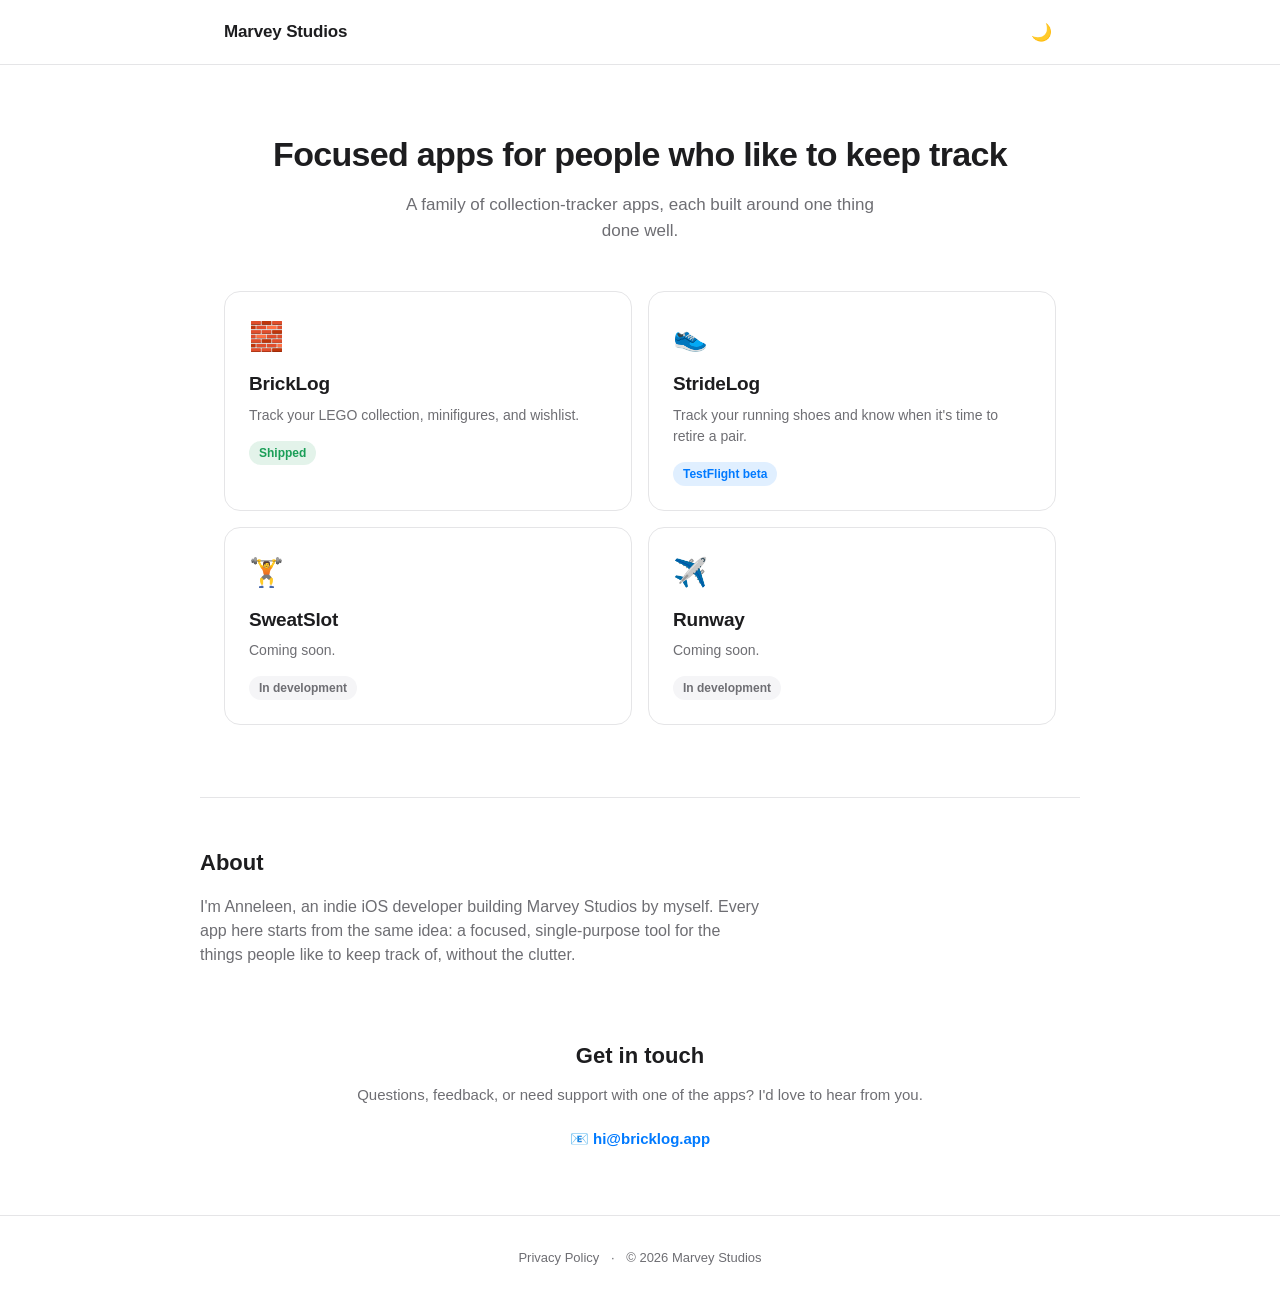
==== index.html @ 31039cd6 "basic first version" ====
<!DOCTYPE html>
<html lang="en">
<head>
  <meta charset="UTF-8">
  <meta name="viewport" content="width=device-width, initial-scale=1.0">
  <title>Marvey Studios</title>
  <meta name="description" content="Marvey Studios builds a family of focused collection-tracker apps for iOS — BrickLog, StrideLog, SweatSlot, and Runway.">
  <link rel="stylesheet" href="style.css">
</head>
<body>

  <header class="site">
    <div class="wrap">
      <div class="logo">Marvey Studios</div>
      <nav class="site-nav">
        <button class="theme-toggle" id="themeToggle" aria-label="Toggle dark mode">🌙</button>
      </nav>
    </div>
  </header>

  <main>
    <section class="hero">
      <div class="wrap">
        <h1>Focused apps for people who like to keep track</h1>
        <p>A family of collection-tracker apps, each built around one thing done well.</p>
      </div>
    </section>

    <section class="wrap">
      <div class="app-grid">

        <a class="app-card" href="https://bricklog.app">
          <span class="icon">🧱</span>
          <h2>BrickLog</h2>
          <p>Track your LEGO collection, minifigures, and wishlist.</p>
          <span class="status shipped">Shipped</span>
        </a>

        <a class="app-card" href="stridelog/">
          <span class="icon">👟</span>
          <h2>StrideLog</h2>
          <p>Track your running shoes and know when it's time to retire a pair.</p>
          <span class="status beta">TestFlight beta</span>
        </a>

        <a class="app-card" href="sweatslot/">
          <span class="icon">🏋️</span>
          <h2>SweatSlot</h2>
          <p>Coming soon.</p>
          <span class="status">In development</span>
        </a>

        <a class="app-card" href="runway/">
          <span class="icon">✈️</span>
          <h2>Runway</h2>
          <p>Coming soon.</p>
          <span class="status">In development</span>
        </a>

      </div>
    </section>

    <section class="wrap about">
      <h2>About</h2>
      <!-- Placeholder — edit freely, this is just a reasonable starting point -->
      <p>I'm Anneleen, an indie iOS developer building Marvey Studios by myself.
      Every app here starts from the same idea: a focused, single-purpose tool
      for the things people like to keep track of, without the clutter.</p>
    </section>

    <section class="wrap contact" id="contact">
      <h2>Get in touch</h2>
      <p>Questions, feedback, or need support with one of the apps? I'd love to hear from you.</p>
      <a class="contact-link" href="mailto:hi@bricklog.app">📧 hi@bricklog.app</a>
      <!-- Add a social link here too if you'd like one, e.g.:
      <a class="contact-link" href="https://instagram.com/yourhandle">📷 @yourhandle</a> -->
    </section>
  </main>

  <footer class="site">
    <div class="wrap">
      <a href="privacy.html">Privacy Policy</a>
      <span class="footer-sep">·</span>
      &copy; 2026 Marvey Studios
    </div>
  </footer>

  <script>
    const toggle = document.getElementById('themeToggle');
    const root = document.documentElement;
    const stored = localStorage.getItem('theme');
    if (stored) root.setAttribute('data-theme', stored);
    updateIcon();

    toggle.addEventListener('click', () => {
      const current = root.getAttribute('data-theme') ||
        (window.matchMedia('(prefers-color-scheme: dark)').matches ? 'dark' : 'light');
      const next = current === 'dark' ? 'light' : 'dark';
      root.setAttribute('data-theme', next);
      localStorage.setItem('theme', next);
      updateIcon();
    });

    function updateIcon() {
      const current = root.getAttribute('data-theme') ||
        (window.matchMedia('(prefers-color-scheme: dark)').matches ? 'dark' : 'light');
      toggle.textContent = current === 'dark' ? '☀️' : '🌙';
    }
  </script>

</body>
</html>
---- style.css ----
/* ==========================================================================
   Marvey Studios — shared site styles
   Approximates BrickLog's current look: clean, native-feeling, light/dark.
   Swap the variables below once you can compare against the real bricklog.app
   CSS side by side — everything else derives from these.
   ========================================================================== */

:root {
  --accent: #007aff;
  --accent-dark: #0a84ff;

  --bg: #ffffff;
  --bg-subtle: #f5f5f7;
  --card-bg: #ffffff;
  --text: #1d1d1f;
  --text-secondary: #6e6e73;
  --border: #e5e5e7;
}

[data-theme="dark"] {
  --bg: #000000;
  --bg-subtle: #1c1c1e;
  --card-bg: #1c1c1e;
  --text: #f5f5f7;
  --text-secondary: #98989d;
  --border: #2c2c2e;
}

@media (prefers-color-scheme: dark) {
  :root:not([data-theme="light"]) {
    --bg: #000000;
    --bg-subtle: #1c1c1e;
    --card-bg: #1c1c1e;
    --text: #f5f5f7;
    --text-secondary: #98989d;
    --border: #2c2c2e;
  }
}

* {
  box-sizing: border-box;
}

body {
  margin: 0;
  background: var(--bg);
  color: var(--text);
  font-family: -apple-system, BlinkMacSystemFont, "SF Pro Text", "Segoe UI", Roboto, sans-serif;
  line-height: 1.5;
  transition: background 0.2s ease, color 0.2s ease;
}

a {
  color: inherit;
  text-decoration: none;
}

.wrap {
  max-width: 880px;
  margin: 0 auto;
  padding: 0 24px;
}

/* Header */
header.site {
  border-bottom: 1px solid var(--border);
}

header.site .wrap {
  display: flex;
  align-items: center;
  justify-content: space-between;
  height: 64px;
}

.logo {
  font-size: 17px;
  font-weight: 600;
  letter-spacing: -0.01em;
}

nav.site-nav {
  display: flex;
  align-items: center;
  gap: 24px;
  font-size: 14px;
  color: var(--text-secondary);
}

.theme-toggle {
  background: none;
  border: none;
  font-size: 17px;
  cursor: pointer;
  color: var(--text);
  padding: 4px;
  line-height: 1;
}

/* Hero */
.hero {
  padding: 64px 0 40px;
  text-align: center;
}

.hero h1 {
  font-size: 34px;
  font-weight: 700;
  letter-spacing: -0.02em;
  margin: 0 0 12px;
}

.hero p {
  font-size: 17px;
  color: var(--text-secondary);
  max-width: 480px;
  margin: 0 auto;
}

/* App grid */
.app-grid {
  display: grid;
  grid-template-columns: 1fr 1fr;
  gap: 16px;
  padding: 8px 0 72px;
}

@media (max-width: 620px) {
  .app-grid {
    grid-template-columns: 1fr;
  }
}

.app-card {
  display: block;
  background: var(--card-bg);
  border: 1px solid var(--border);
  border-radius: 16px;
  padding: 24px;
  transition: border-color 0.15s ease, transform 0.15s ease;
}

.app-card:hover {
  border-color: var(--accent);
  transform: translateY(-2px);
}

.app-card .icon {
  font-size: 28px;
  margin-bottom: 12px;
  display: block;
}

.app-card h2 {
  font-size: 19px;
  font-weight: 600;
  margin: 0 0 6px;
  letter-spacing: -0.01em;
}

.app-card p {
  font-size: 14px;
  color: var(--text-secondary);
  margin: 0 0 14px;
}

.status {
  display: inline-block;
  font-size: 12px;
  font-weight: 600;
  padding: 3px 10px;
  border-radius: 100px;
  background: var(--bg-subtle);
  color: var(--text-secondary);
}

.status.shipped {
  color: #1a9e57;
  background: rgba(26, 158, 87, 0.12);
}

.status.beta {
  color: var(--accent);
  background: rgba(0, 122, 255, 0.12);
}

/* Placeholder app pages */
.placeholder {
  padding: 80px 0;
  text-align: center;
}

.placeholder .icon {
  font-size: 40px;
  display: block;
  margin-bottom: 16px;
}

.placeholder h1 {
  font-size: 28px;
  margin: 0 0 12px;
}

.placeholder p {
  color: var(--text-secondary);
  font-size: 16px;
  max-width: 420px;
  margin: 0 auto 28px;
}

.back-link {
  font-size: 14px;
  color: var(--accent);
  font-weight: 600;
}

/* About */
.about {
  padding: 8px 0 56px;
  border-top: 1px solid var(--border);
}

.about h2 {
  font-size: 22px;
  font-weight: 600;
  margin: 40px 0 16px;
}

.about p {
  font-size: 16px;
  color: var(--text-secondary);
  max-width: 560px;
}

/* Contact */
.contact {
  padding: 0 0 64px;
  text-align: center;
}

.contact h2 {
  font-size: 22px;
  font-weight: 600;
  margin: 0 0 12px;
}

.contact p {
  font-size: 15px;
  color: var(--text-secondary);
  margin: 0 0 20px;
}

.contact-link {
  display: inline-block;
  font-size: 15px;
  font-weight: 600;
  color: var(--accent);
  margin: 0 12px;
}

/* Footer */
footer.site {
  border-top: 1px solid var(--border);
  padding: 32px 0;
  font-size: 13px;
  color: var(--text-secondary);
  text-align: center;
}

footer.site a {
  color: var(--text-secondary);
}

footer.site a:hover {
  color: var(--accent);
}

.footer-sep {
  margin: 0 8px;
}
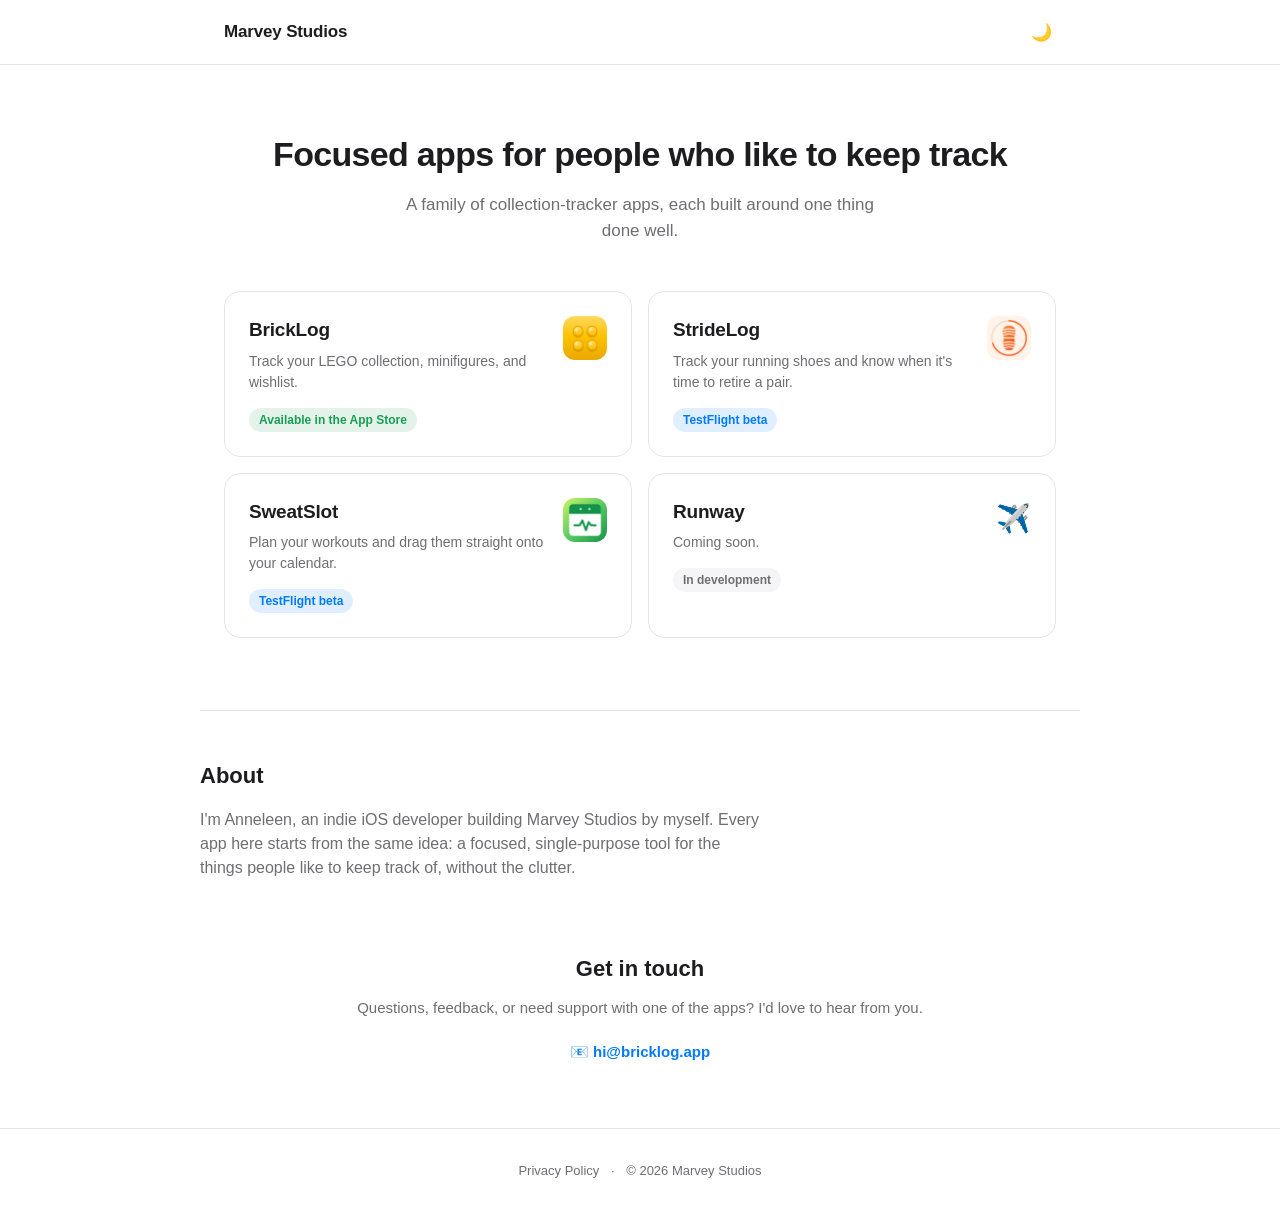
==== commit f128d636: "icons added" ====
--- a/index.html
+++ b/index.html
@@ -30,24 +30,30 @@
       <div class="app-grid">
 
         <a class="app-card" href="https://bricklog.app">
-          <span class="icon">🧱</span>
+          <span class="icon"><img src="bricklog-icon.png" alt="" width="44" height="44"></span>
           <h2>BrickLog</h2>
           <p>Track your LEGO collection, minifigures, and wishlist.</p>
-          <span class="status shipped">Shipped</span>
+          <span class="status shipped">Available in the App Store</span>
         </a>
 
         <a class="app-card" href="stridelog/">
-          <span class="icon">👟</span>
+          <span class="icon">
+            <img class="icon-light" src="stridelog/icon.png" alt="" width="44" height="44">
+            <img class="icon-dark" src="stridelog/icon-dark.png" alt="" width="44" height="44">
+          </span>
           <h2>StrideLog</h2>
           <p>Track your running shoes and know when it's time to retire a pair.</p>
           <span class="status beta">TestFlight beta</span>
         </a>
 
         <a class="app-card" href="sweatslot/">
-          <span class="icon">🏋️</span>
+          <span class="icon">
+            <img class="icon-light" src="sweatslot/icon.png" alt="" width="44" height="44">
+            <img class="icon-dark" src="sweatslot/icon-dark.png" alt="" width="44" height="44">
+          </span>
           <h2>SweatSlot</h2>
-          <p>Coming soon.</p>
-          <span class="status">In development</span>
+          <p>Plan your workouts and drag them straight onto your calendar.</p>
+          <span class="status beta">TestFlight beta</span>
         </a>
 
         <a class="app-card" href="runway/">
--- a/style.css
+++ b/style.css
@@ -132,6 +132,7 @@
 }
 
 .app-card {
+  position: relative;
   display: block;
   background: var(--card-bg);
   border: 1px solid var(--border);
@@ -146,9 +147,40 @@
 }
 
 .app-card .icon {
+  position: absolute;
+  top: 24px;
+  right: 24px;
   font-size: 28px;
-  margin-bottom: 12px;
-  display: block;
+  display: block;
+}
+
+.app-card .icon img {
+  width: 44px;
+  height: 44px;
+  border-radius: 12px;
+  display: block;
+}
+
+.app-card .icon .icon-dark {
+  display: none;
+}
+
+[data-theme="dark"] .app-card .icon .icon-light {
+  display: none;
+}
+
+[data-theme="dark"] .app-card .icon .icon-dark {
+  display: block;
+}
+
+@media (prefers-color-scheme: dark) {
+  :root:not([data-theme="light"]) .app-card .icon .icon-light {
+    display: none;
+  }
+
+  :root:not([data-theme="light"]) .app-card .icon .icon-dark {
+    display: block;
+  }
 }
 
 .app-card h2 {
@@ -162,6 +194,7 @@
   font-size: 14px;
   color: var(--text-secondary);
   margin: 0 0 14px;
+  padding-right: 56px;
 }
 
 .status {
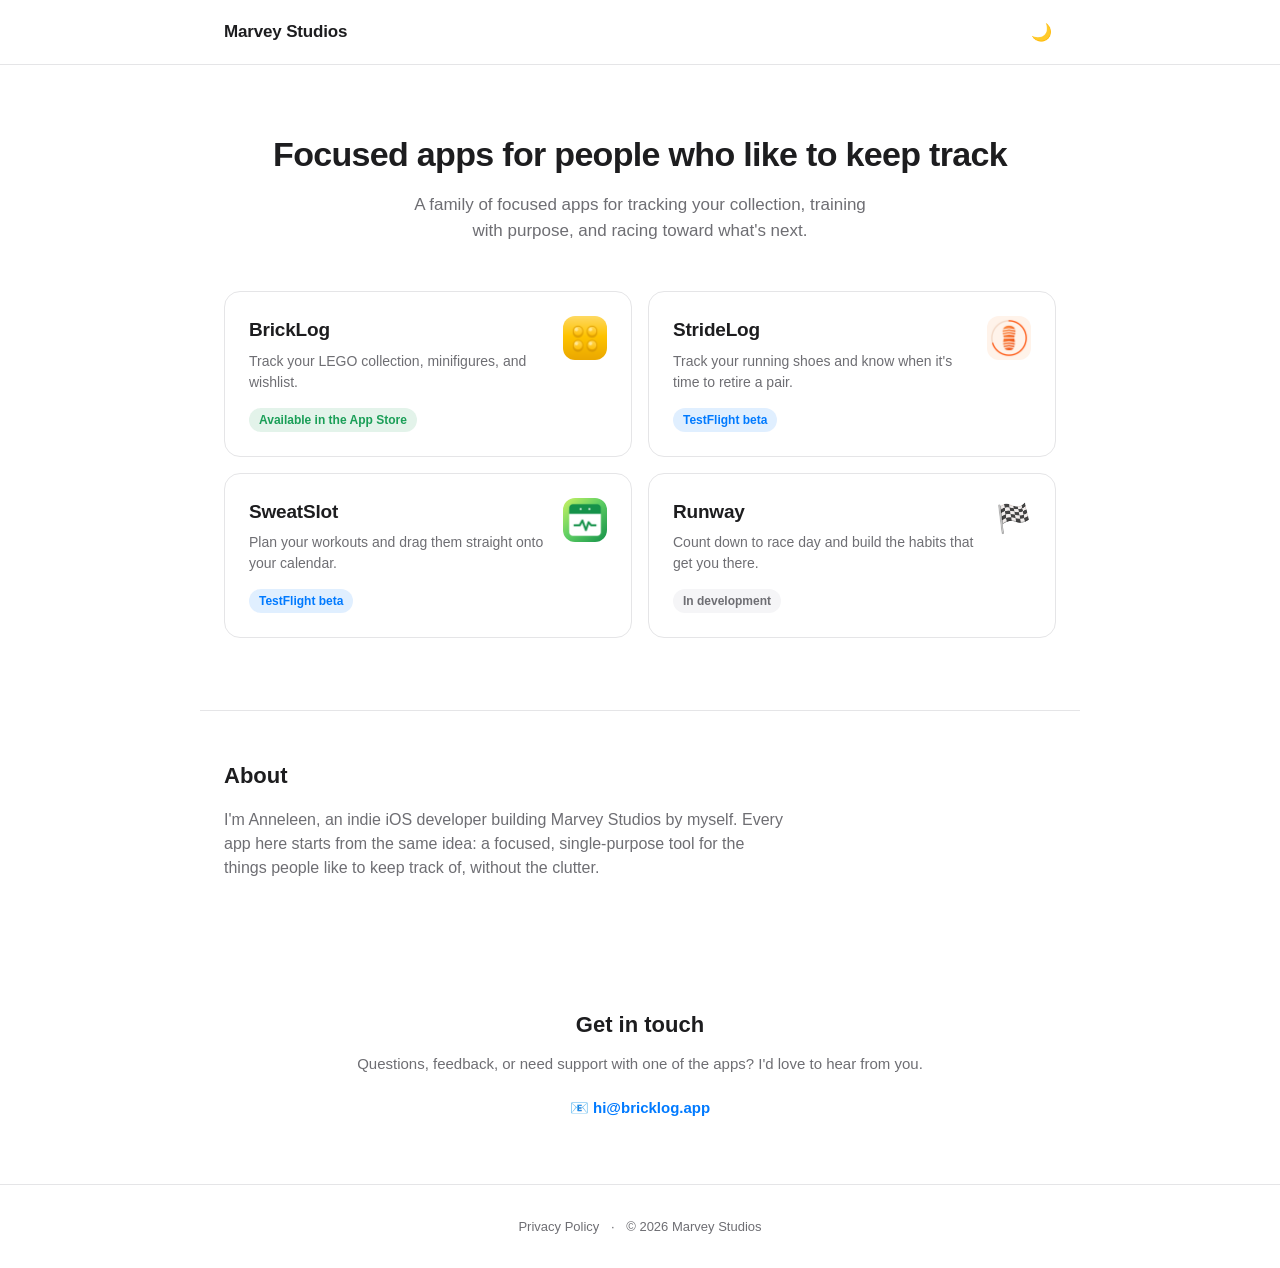
==== commit 125e3031: "small fixes" ====
--- a/index.html
+++ b/index.html
@@ -4,7 +4,7 @@
   <meta charset="UTF-8">
   <meta name="viewport" content="width=device-width, initial-scale=1.0">
   <title>Marvey Studios</title>
-  <meta name="description" content="Marvey Studios builds a family of focused collection-tracker apps for iOS — BrickLog, StrideLog, SweatSlot, and Runway.">
+  <meta name="description" content="Marvey Studios builds focused iOS apps — BrickLog, StrideLog, SweatSlot, and Runway — for tracking, training, and race-day prep.">
   <link rel="stylesheet" href="style.css">
 </head>
 <body>
@@ -22,7 +22,7 @@
     <section class="hero">
       <div class="wrap">
         <h1>Focused apps for people who like to keep track</h1>
-        <p>A family of collection-tracker apps, each built around one thing done well.</p>
+        <p>A family of focused apps for tracking your collection, training with purpose, and racing toward what's next.</p>
       </div>
     </section>
 
@@ -57,9 +57,9 @@
         </a>
 
         <a class="app-card" href="runway/">
-          <span class="icon">✈️</span>
+          <span class="icon">🏁</span>
           <h2>Runway</h2>
-          <p>Coming soon.</p>
+          <p>Count down to race day and build the habits that get you there.</p>
           <span class="status">In development</span>
         </a>
 
--- a/style.css
+++ b/style.css
@@ -249,7 +249,8 @@
 
 /* About */
 .about {
-  padding: 8px 0 56px;
+  padding-top: 8px;
+  padding-bottom: 56px;
   border-top: 1px solid var(--border);
 }
 
@@ -267,7 +268,8 @@
 
 /* Contact */
 .contact {
-  padding: 0 0 64px;
+  padding-top: 56px;
+  padding-bottom: 64px;
   text-align: center;
 }
 
@@ -311,3 +313,111 @@
 .footer-sep {
   margin: 0 8px;
 }
+
+.footer-note {
+  display: block;
+  margin-top: 8px;
+  font-size: 12px;
+}
+
+/* App sub-page components (StrideLog, SweatSlot, Runway) */
+html {
+  scroll-behavior: smooth;
+}
+
+.site-nav a:hover {
+  color: var(--accent);
+}
+
+.hero-tag {
+  display: inline-block;
+  font-size: 13px;
+  font-weight: 600;
+  text-transform: uppercase;
+  letter-spacing: 0.06em;
+  color: var(--accent);
+  margin-bottom: 16px;
+}
+
+.hero .status {
+  margin-top: 8px;
+}
+
+.section-title {
+  font-size: 22px;
+  font-weight: 600;
+  letter-spacing: -0.01em;
+  text-align: center;
+  margin: 0 0 32px;
+}
+
+.features-bg {
+  background: var(--bg-subtle);
+  padding-top: 56px;
+}
+
+.features-grid {
+  display: grid;
+  grid-template-columns: repeat(auto-fit, minmax(240px, 1fr));
+  gap: 16px;
+  padding: 8px 0 56px;
+}
+
+.feature-card {
+  background: var(--card-bg);
+  border: 1px solid var(--border);
+  border-radius: 16px;
+  padding: 24px;
+}
+
+.feature-card .icon {
+  font-size: 24px;
+  margin-bottom: 12px;
+  display: block;
+}
+
+.feature-card h3 {
+  font-size: 16px;
+  font-weight: 600;
+  margin: 0 0 6px;
+  letter-spacing: -0.01em;
+}
+
+.feature-card p {
+  font-size: 14px;
+  color: var(--text-secondary);
+  margin: 0;
+}
+
+.screenshots {
+  padding-top: 56px;
+  padding-bottom: 72px;
+}
+
+.screenshots-scroll {
+  display: flex;
+  gap: 16px;
+  overflow-x: auto;
+  padding-bottom: 12px;
+  scroll-snap-type: x mandatory;
+  -webkit-overflow-scrolling: touch;
+}
+
+.screenshots-scroll img {
+  height: 440px;
+  width: auto;
+  border-radius: 16px;
+  scroll-snap-align: start;
+  flex-shrink: 0;
+}
+
+.screenshots-placeholder {
+  width: 100%;
+  padding: 48px 24px;
+  text-align: center;
+  color: var(--text-secondary);
+  background: var(--bg-subtle);
+  border-radius: 16px;
+  border: 2px dashed var(--border);
+  font-size: 14px;
+}
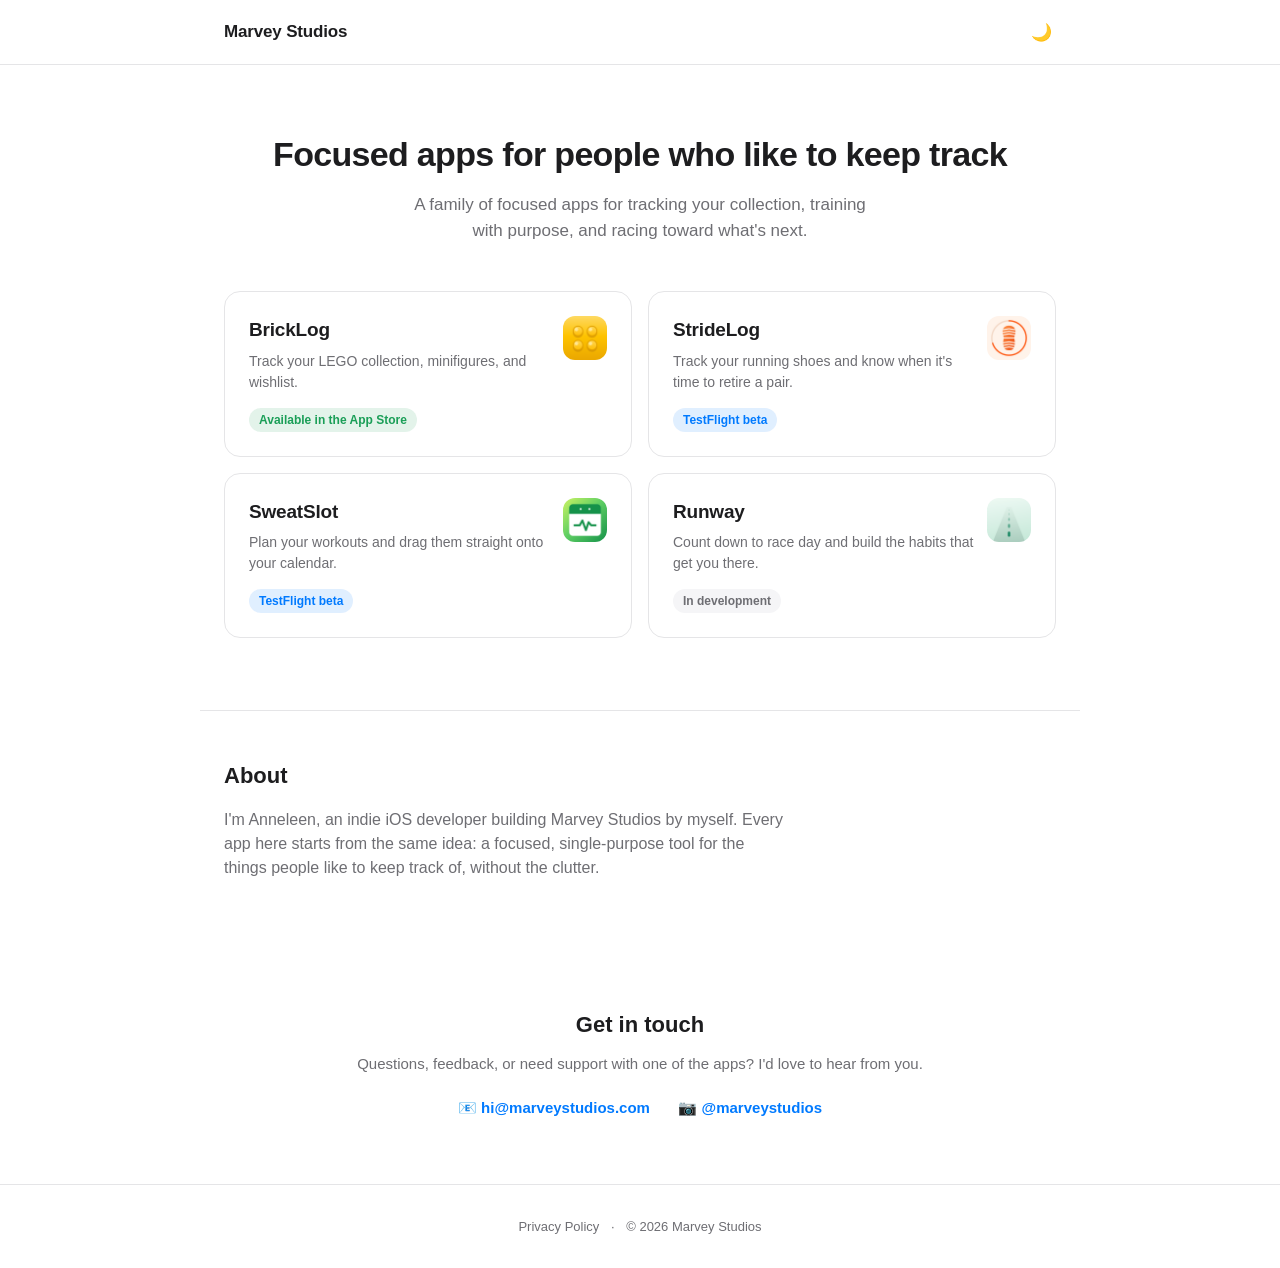
==== commit fb2fe9d6: "mail update" ====
--- a/index.html
+++ b/index.html
@@ -57,7 +57,10 @@
         </a>
 
         <a class="app-card" href="runway/">
-          <span class="icon">🏁</span>
+          <span class="icon">
+            <img class="icon-light" src="runway/icon.png" alt="" width="44" height="44">
+            <img class="icon-dark" src="runway/icon-dark.png" alt="" width="44" height="44">
+          </span>
           <h2>Runway</h2>
           <p>Count down to race day and build the habits that get you there.</p>
           <span class="status">In development</span>
@@ -77,9 +80,8 @@
     <section class="wrap contact" id="contact">
       <h2>Get in touch</h2>
       <p>Questions, feedback, or need support with one of the apps? I'd love to hear from you.</p>
-      <a class="contact-link" href="mailto:hi@bricklog.app">📧 hi@bricklog.app</a>
-      <!-- Add a social link here too if you'd like one, e.g.:
-      <a class="contact-link" href="https://instagram.com/yourhandle">📷 @yourhandle</a> -->
+      <a class="contact-link" href="mailto:hi@marveystudios.com">📧 hi@marveystudios.com</a>
+      <a class="contact-link" href="https://www.instagram.com/marveystudios" target="_blank" rel="noopener">📷 @marveystudios</a>
     </section>
   </main>
 
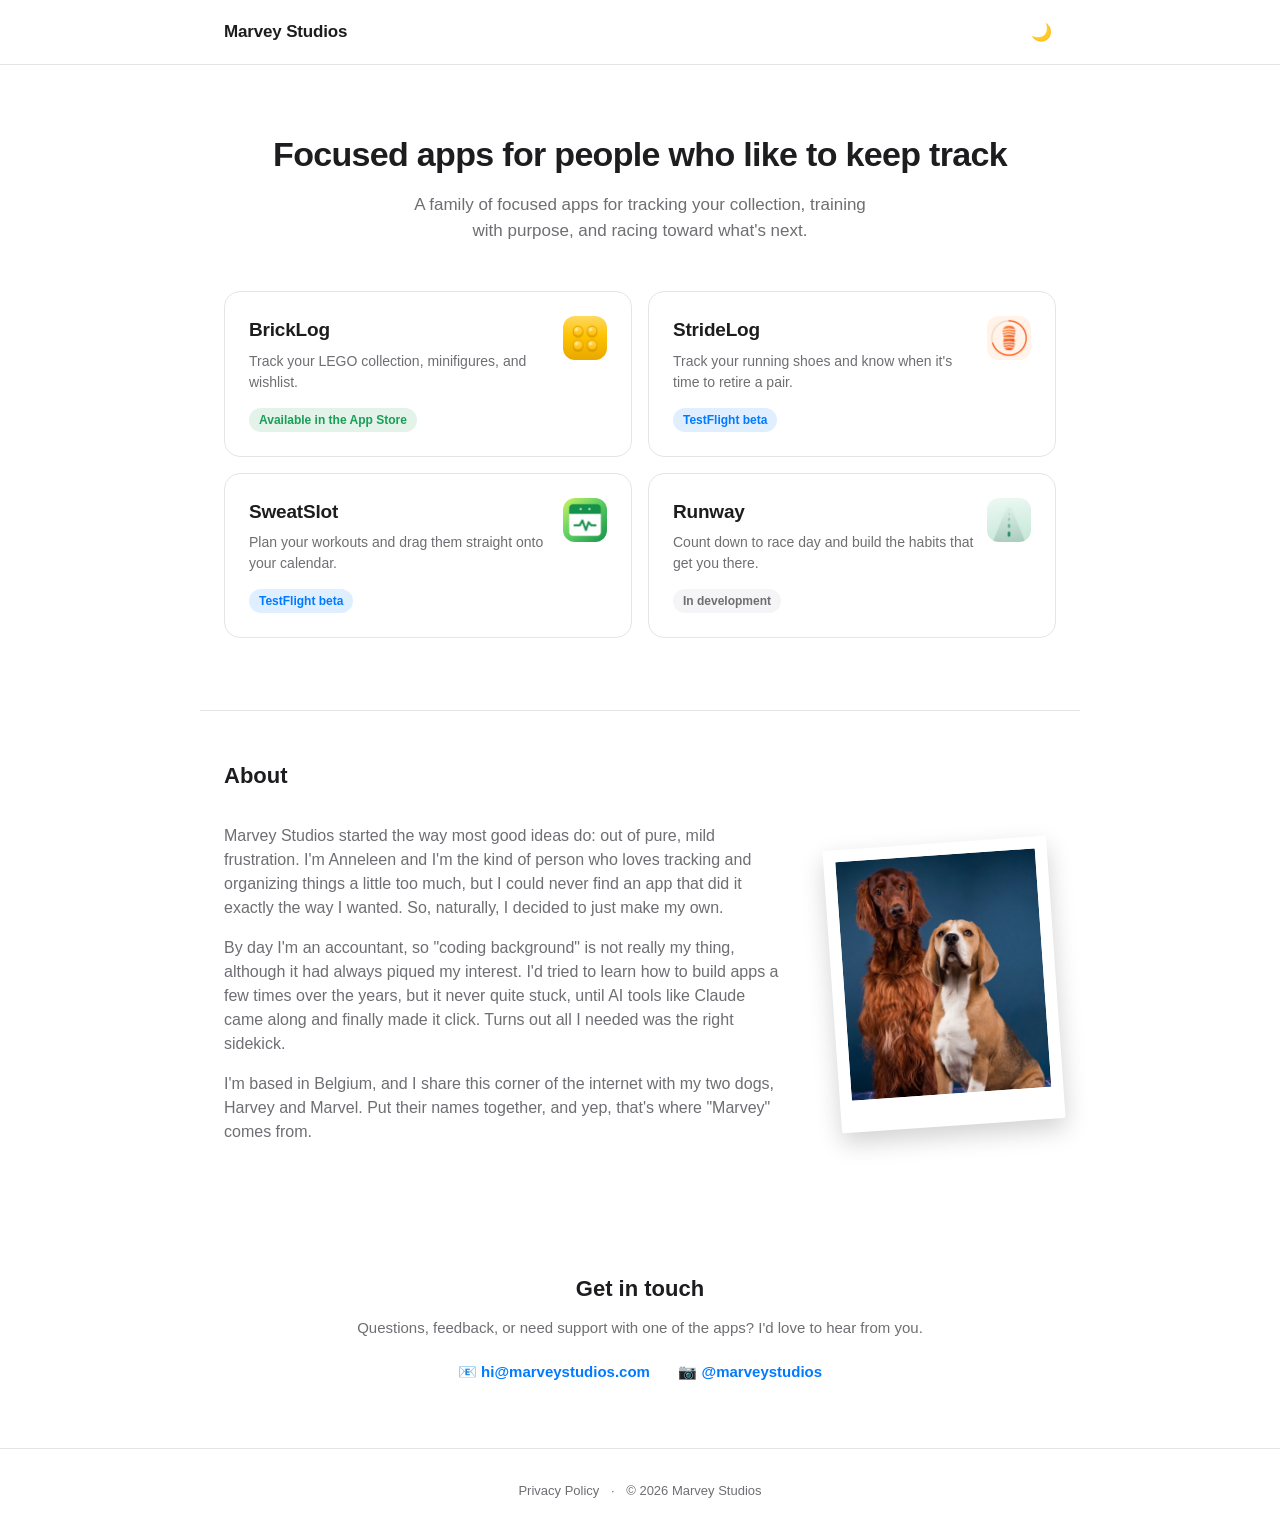
==== commit 7116307d: "about section update" ====
--- a/index.html
+++ b/index.html
@@ -71,10 +71,16 @@
 
     <section class="wrap about">
       <h2>About</h2>
-      <!-- Placeholder — edit freely, this is just a reasonable starting point -->
-      <p>I'm Anneleen, an indie iOS developer building Marvey Studios by myself.
-      Every app here starts from the same idea: a focused, single-purpose tool
-      for the things people like to keep track of, without the clutter.</p>
+      <div class="about-content">
+        <div class="about-text">
+          <p>Marvey Studios started the way most good ideas do: out of pure, mild frustration. I'm Anneleen and I'm the kind of person who loves tracking and organizing things a little too much, but I could never find an app that did it exactly the way I wanted. So, naturally, I decided to just make my own.</p>
+          <p>By day I'm an accountant, so "coding background" is not really my thing, although it had always piqued my interest. I'd tried to learn how to build apps a few times over the years, but it never quite stuck, until AI tools like Claude came along and finally made it click. Turns out all I needed was the right sidekick.</p>
+          <p>I'm based in Belgium, and I share this corner of the internet with my two dogs, Harvey and Marvel. Put their names together, and yep, that's where "Marvey" comes from.</p>
+        </div>
+        <div class="about-photo">
+          <img src="about-photo.jpg" alt="Harvey and Marvel, Anneleen's two dogs">
+        </div>
+      </div>
     </section>
 
     <section class="wrap contact" id="contact">
--- a/style.css
+++ b/style.css
@@ -266,6 +266,43 @@
   max-width: 560px;
 }
 
+.about-content {
+  display: flex;
+  align-items: center;
+  gap: 40px;
+}
+
+.about-text {
+  flex: 1;
+  min-width: 0;
+}
+
+.about-photo {
+  flex-shrink: 0;
+  background: #fff;
+  padding: 12px 12px 32px;
+  border-radius: 2px;
+  box-shadow: 0 10px 24px rgba(0, 0, 0, 0.18);
+  transform: rotate(-4deg);
+}
+
+.about-photo img {
+  display: block;
+  width: 200px;
+  height: auto;
+  border-radius: 1px;
+}
+
+@media (max-width: 700px) {
+  .about-content {
+    flex-direction: column;
+  }
+
+  .about-photo {
+    align-self: center;
+  }
+}
+
 /* Contact */
 .contact {
   padding-top: 56px;
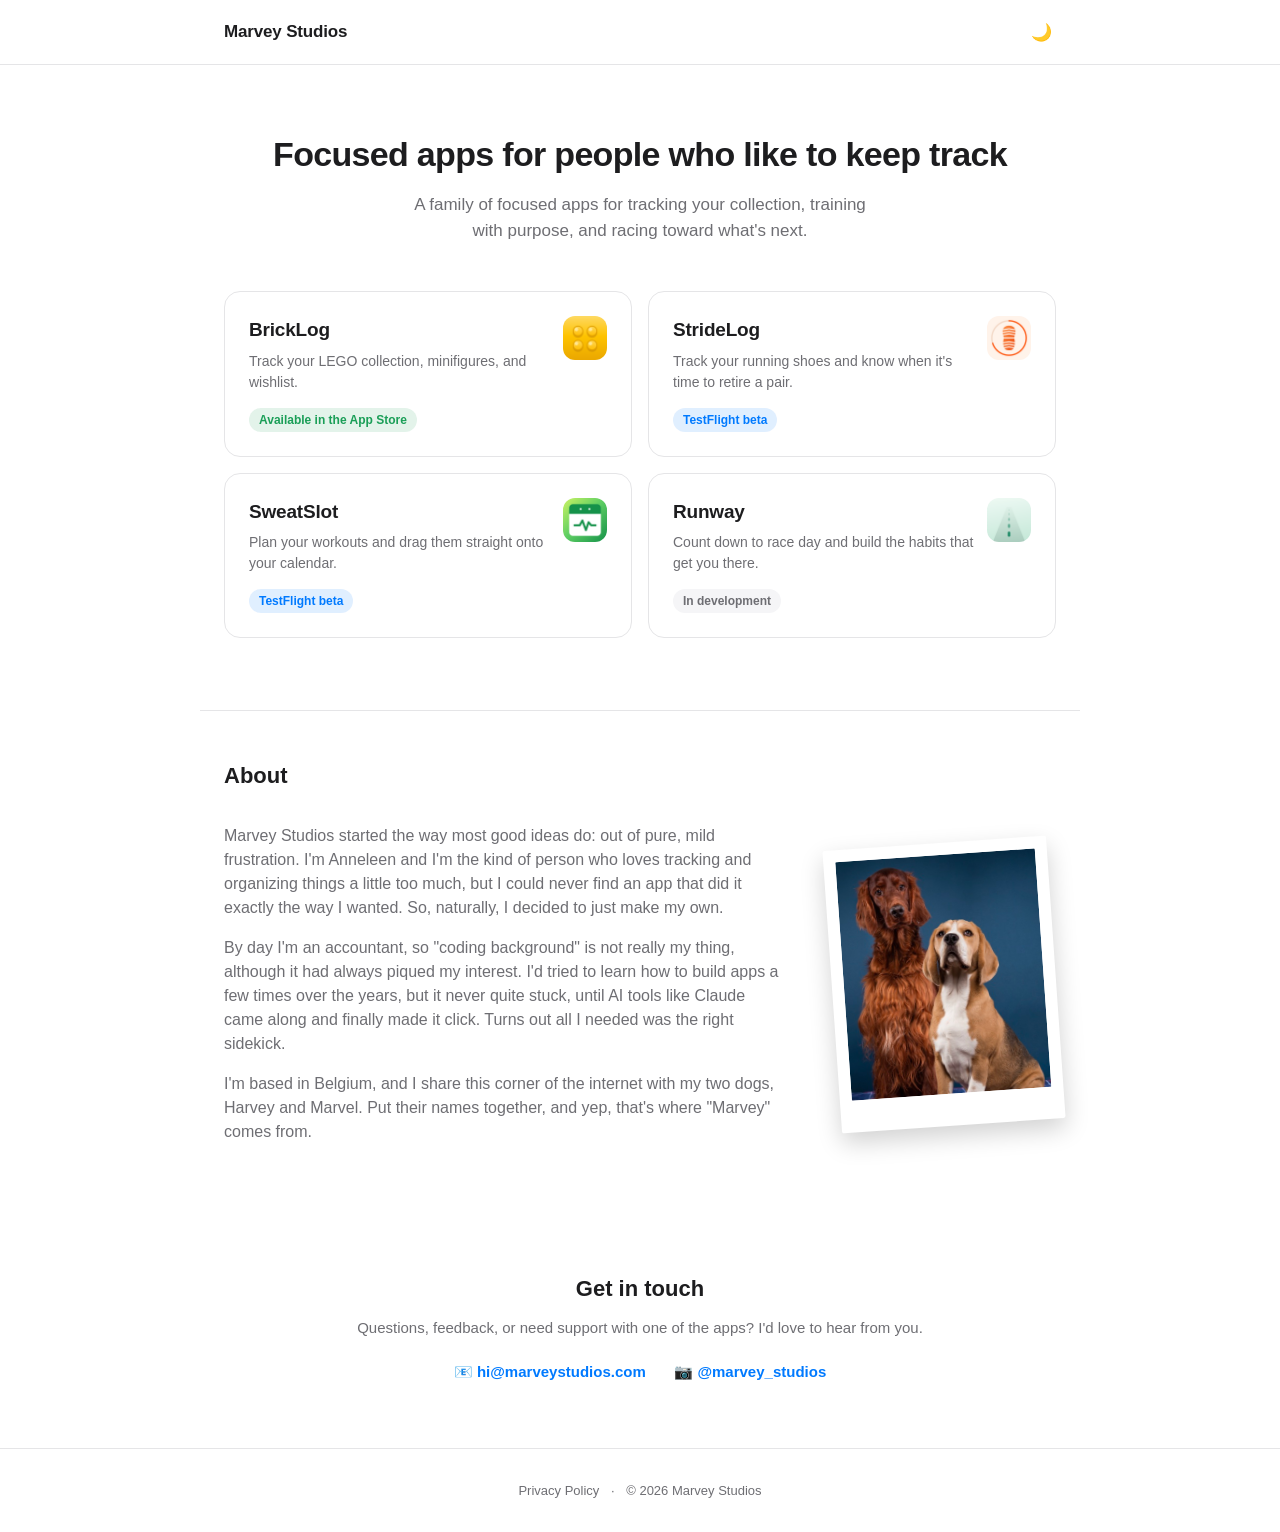
==== commit 2287477d: "update IG link" ====
--- a/index.html
+++ b/index.html
@@ -87,7 +87,7 @@
       <h2>Get in touch</h2>
       <p>Questions, feedback, or need support with one of the apps? I'd love to hear from you.</p>
       <a class="contact-link" href="mailto:hi@marveystudios.com">📧 hi@marveystudios.com</a>
-      <a class="contact-link" href="https://www.instagram.com/marveystudios" target="_blank" rel="noopener">📷 @marveystudios</a>
+      <a class="contact-link" href="https://www.instagram.com/marvey_studios/" target="_blank" rel="noopener">📷 @marvey_studios</a>
     </section>
   </main>
 
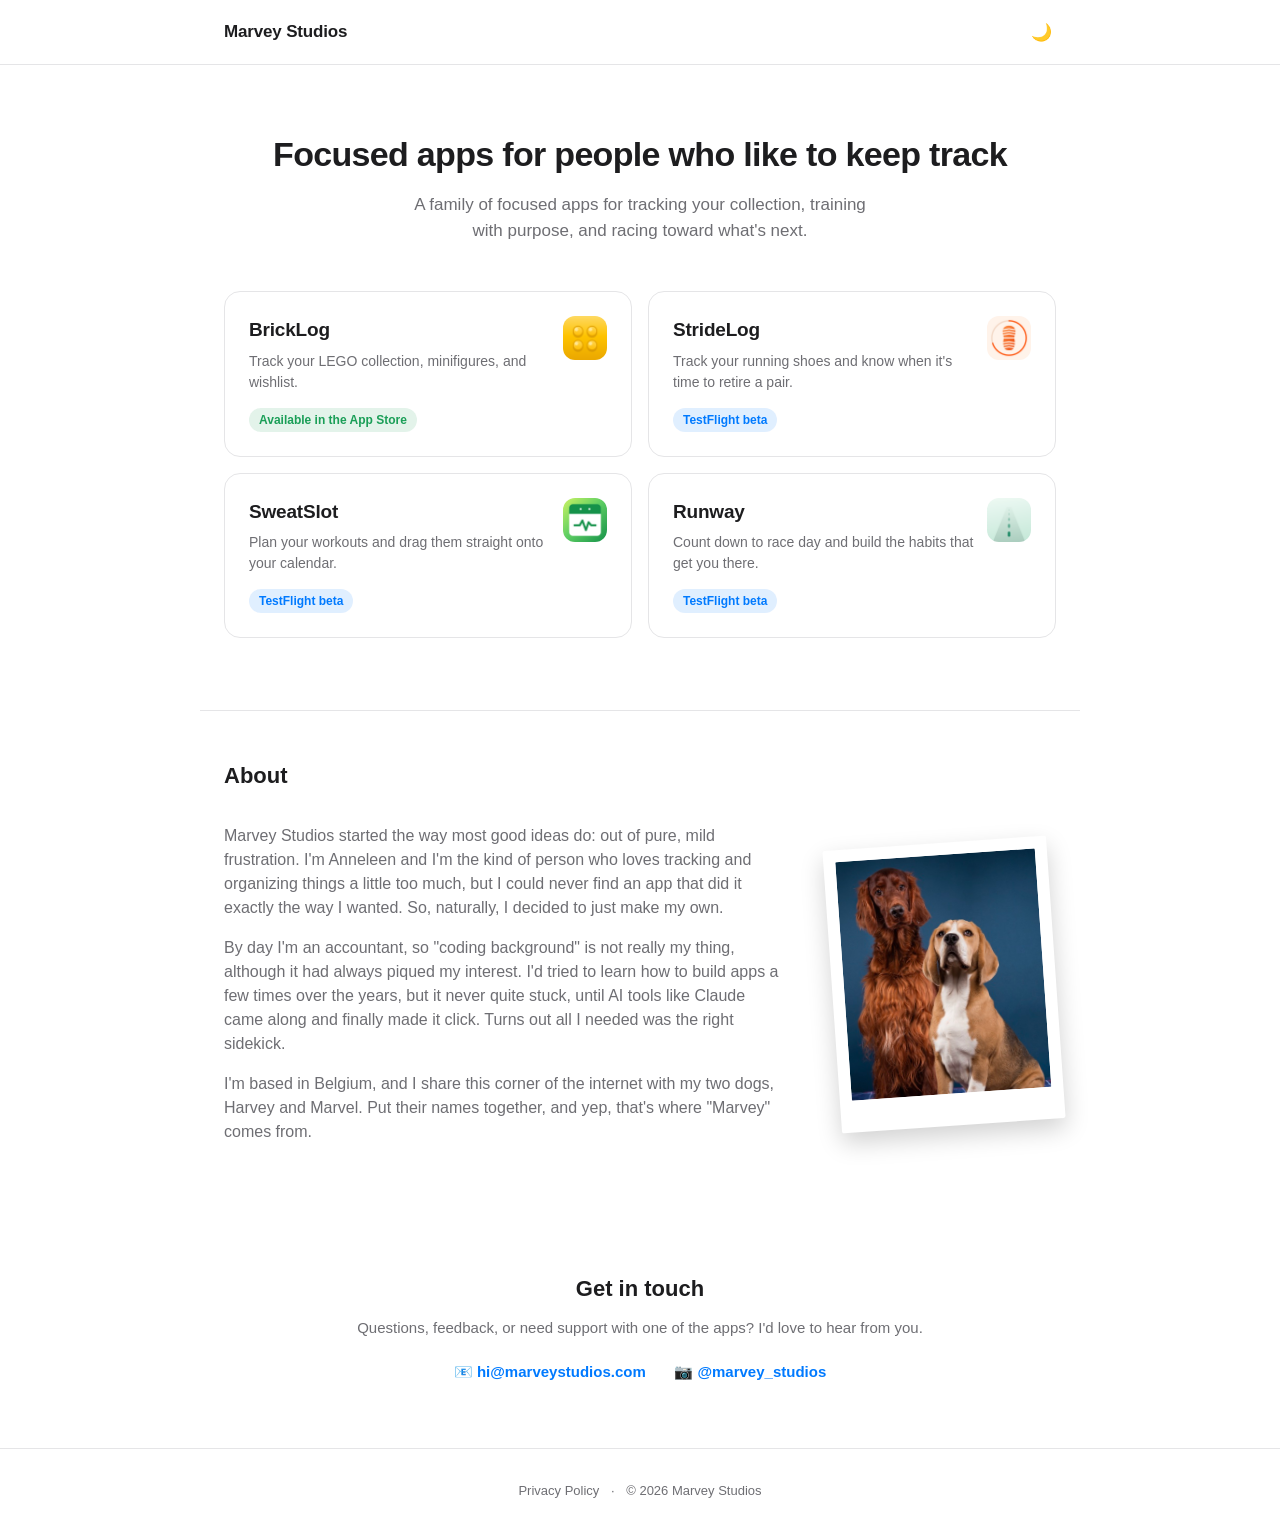
==== commit ec87a374: "Update index.html" ====
--- a/index.html
+++ b/index.html
@@ -5,6 +5,9 @@
   <meta name="viewport" content="width=device-width, initial-scale=1.0">
   <title>Marvey Studios</title>
   <meta name="description" content="Marvey Studios builds focused iOS apps — BrickLog, StrideLog, SweatSlot, and Runway — for tracking, training, and race-day prep.">
+  <link rel="icon" type="image/png" sizes="32x32" href="favicon-32.png">
+  <link rel="icon" type="image/png" sizes="16x16" href="favicon-16.png">
+  <link rel="apple-touch-icon" href="apple-touch-icon.png">
   <link rel="stylesheet" href="style.css">
 </head>
 <body>
@@ -63,7 +66,7 @@
           </span>
           <h2>Runway</h2>
           <p>Count down to race day and build the habits that get you there.</p>
-          <span class="status">In development</span>
+          <span class="status beta">TestFlight beta</span>
         </a>
 
       </div>
